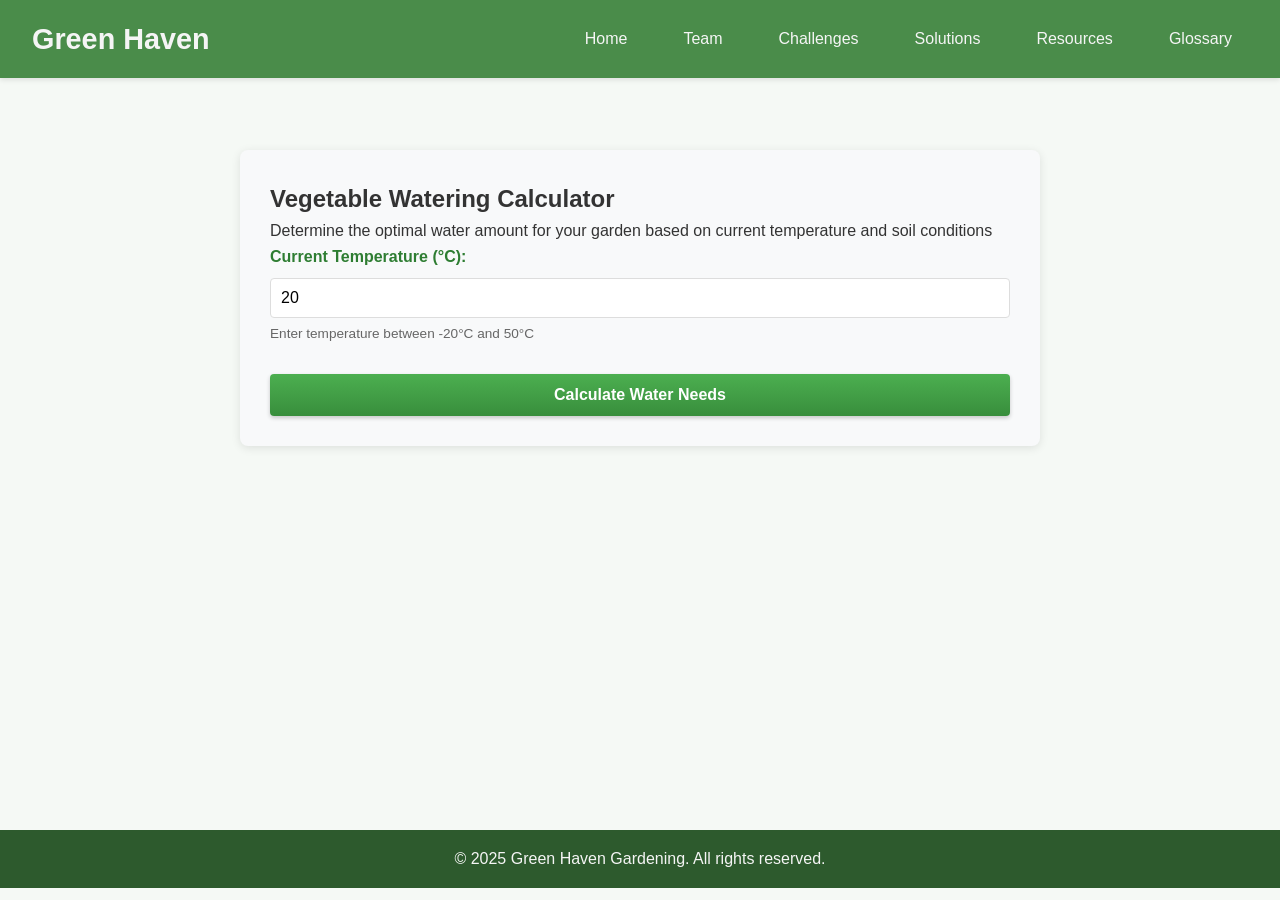
==== calculator.html @ 0f146a30 "Add files via upload" ====
<!DOCTYPE html>
<html lang="en">
<head>
    <meta charset="UTF-8">
    <meta name="viewport" content="width=device-width, initial-scale=1.0">
    <title>Vegetable Watering Calculator | Green Haven Gardening</title>
    <link rel="stylesheet" href="home.css">
    <link rel="stylesheet" href="calculator.css">
</head>
<body>
    <header>
        <div class="logo">Green Haven</div>
        <nav>
		  <ul class="main-menu">
			<li><a href="index.html">Home</a></li>
			<li><a href="team.html">Team</a></li>
			<li><a href="challenges.html">Challenges</a></li>
			<li><a href="solutions.html">Solutions</a></li>
			<li class="dropdown">
			  <a href="#">Resources</a>
			  <ul class="dropdown-menu">
				<li><a href="irrigation.html">Irrigation Systems</a></li>
				<li class="active"><a href="Vegetable Watering Calculator.html">Calculator</a></li>
				<li><a href="land-sale.html">Land Sale</a></li>
			  </ul>
			</li>
			<li><a href="glossary.html">Glossary</a></li>
		  </ul>
		</nav>
    </header>

    <main>
        <section class="calculator-container">
            <h1>Vegetable Watering Calculator</h1>
            <p>Determine the optimal water amount for your garden based on current temperature and soil conditions</p>
            
            <div class="calculator-form">
                <div>
                    <label for="temperature">Current Temperature (°C):</label>
                    <input type="number" id="temperature" step="0.1" value="20" max="50">
                    <small>Enter temperature between -20°C and 50°C</small>
                </div>
                
                <button class="cta-button" onclick="calculateWater()">Calculate Water Needs</button>
            </div>
            
            <div id="result" class="calculator-results" style="display: none;">
                <h2>Watering Analysis</h2>
                
                <div class="result-item">
                    <div class="reading">
                        <div>Temperature:</div>
                        <div><span id="tempDisplay"></span> °C</div>
                    </div>
                </div>
                
                <div class="result-item">
                    <div class="reading">
                        <div>Current Soil Moisture:</div>
                        <div><span id="moistureDisplay"></span>%</div>
                    </div>
                    <div class="moisture-bar">
                        <div class="moisture-level" id="moistureBar"></div>
                    </div>
                </div>
                
                <div class="result-item">
                    <div class="reading">
                        <div>Moisture Loss Due to Temperature:</div>
                        <div><span id="lossDisplay"></span>%</div>
                    </div>
                </div>
                
                <div class="result-item">
                    <div class="reading">
                        <div>Adjusted Moisture Level:</div>
                        <div><span id="adjustedDisplay"></span>%</div>
                    </div>
                    <div class="moisture-bar">
                        <div class="moisture-level" id="adjustedBar"></div>
                    </div>
                </div>
                
                <div class="result-item">
                    <div class="reading">
                        <div>Water Required:</div>
                        <div><span id="waterDisplay"></span> L/m²</div>
                    </div>
                </div>
                
                <div class="temp-impact" id="tempImpact"></div>
                
                <div id="recommendation" class="alert"></div>
            </div>
        </section>
    </main>

    <footer>
        <p>&copy; 2025 Green Haven Gardening. All rights reserved.</p>
    </footer>

    <script>
        // Cache to store previous calculations
        let calculationCache = {
            temperature: null,
            results: null
        };
        
        class VegetableWateringSystem {
            // Constants
            static IDEAL_MOISTURE = 50.0;
            static MAX_WATER_PER_SQ_METER = 5.0;
            
            static calculate(temperature, useCache = true) {
                // Check if we have cached results for this temperature
                if (useCache && calculationCache.temperature === temperature && calculationCache.results) {
                    return calculationCache.results;
                }
                
                // If no cache or different temperature, calculate new results
                // Use cached moisture if temperature hasn't changed, otherwise generate new
                let currentMoisture;
                if (calculationCache.temperature === temperature && calculationCache.results) {
                    currentMoisture = calculationCache.results.currentMoisture;
                } else {
                    // Simulate current moisture level (20% to 80% range)
                    currentMoisture = 20 + Math.random() * 60;
                }
                
                // Calculate moisture loss based on temperature
                const moistureLoss = this.calculateMoistureLoss(temperature, currentMoisture);
                const newMoistureLevel = Math.max(0, currentMoisture - moistureLoss);
                
                // Calculate water needed based on both temperature and moisture
                const waterNeeded = this.calculateWaterNeeded(newMoistureLevel, temperature);
                
                const results = {
                    temperature,
                    currentMoisture,
                    moistureLoss,
                    newMoistureLevel,
                    waterNeeded
                };
                
                // Cache the results
                calculationCache = {
                    temperature,
                    results
                };
                
                return results;
            }
            
            static calculateMoistureLoss(temperature, currentMoisture) {
                // Base loss increases with temperature (more impact at higher temps)
                const baseLoss = 1.0;
                
                // Temperature factor has exponential impact
                const tempFactor = 1 + Math.pow(Math.abs(temperature - 20) / 20, 1.5);
                
                // Moisture loss is higher when current moisture is higher
                const moistureFactor = 0.5 + (currentMoisture / 100);
                
                // Calculate total moisture loss
                let moistureLoss = baseLoss * tempFactor * moistureFactor;
                
                // Adjust for extremely low temperatures (less evaporation)
                if (temperature < 5) {
                    moistureLoss *= 0.5;
                }
                
                // Adjust for extremely high temperatures (more evaporation)
                if (temperature > 30) {
                    moistureLoss *= 1.5;
                }
                
                // Cap moisture loss at very high temperatures
                if (temperature > 40) {
                    moistureLoss = Math.min(moistureLoss, 15); // Maximum 15% loss
                }
                
                return Math.max(0, moistureLoss.toFixed(1));
            }
            
            static calculateWaterNeeded(moistureLevel, temperature) {
                if (moistureLevel >= this.IDEAL_MOISTURE) return 0;
                
                // Calculate base deficit
                const deficit = this.IDEAL_MOISTURE - moistureLevel;
                
                // Temperature increases water needs (more at extremes)
                const tempMultiplier = 1 + (Math.abs(temperature - 20) / 30);
                
                // Calculate water needed
                const waterNeeded = (deficit / 10) * this.MAX_WATER_PER_SQ_METER * tempMultiplier;
                
                // Cap water needed at very high temperatures
                if (temperature > 40) {
                    return Math.min(waterNeeded, this.MAX_WATER_PER_SQ_METER * 1.2).toFixed(1);
                }
                
                return Math.min(waterNeeded, this.MAX_WATER_PER_SQ_METER).toFixed(1);
            }
        }

        function calculateWater() {
            const temperatureInput = document.getElementById('temperature');
            const temperature = parseFloat(temperatureInput.value);
            
            if (isNaN(temperature)) {
                alert("Please enter a valid temperature value");
                return;
            }
            
            // Validate temperature range
            if (temperature < -20 || temperature > 50) {
                alert("Temperature must be between -20°C and 50°C");
                temperatureInput.value = Math.max(-20, Math.min(50, temperature)); // Clamp value
                return;
            }
            
            // Check if temperature hasn't changed
            const useCache = calculationCache.temperature === temperature;
            
            const results = VegetableWateringSystem.calculate(temperature, useCache);
            const resultDiv = document.getElementById('result');
            
            document.getElementById('tempDisplay').textContent = results.temperature.toFixed(1);
            document.getElementById('moistureDisplay').textContent = results.currentMoisture.toFixed(1);
            document.getElementById('lossDisplay').textContent = results.moistureLoss.toFixed(1);
            document.getElementById('adjustedDisplay').textContent = results.newMoistureLevel.toFixed(1);
            document.getElementById('waterDisplay').textContent = results.waterNeeded;
            
            // Update moisture bars
            document.getElementById('moistureBar').style.width = `${results.currentMoisture}%`;
            document.getElementById('adjustedBar').style.width = `${results.newMoistureLevel}%`;
            
            // Add temperature impact information
            const tempImpact = document.getElementById('tempImpact');
            if (temperature < 10) {
                tempImpact.textContent = "Low temperature reduces evaporation and water needs.";
            } else if (temperature > 40) {
                tempImpact.textContent = "Extreme high temperature significantly increases evaporation and water requirements.";
            } else if (temperature > 30) {
                tempImpact.textContent = "High temperature significantly increases evaporation and water requirements.";
            } else {
                tempImpact.textContent = "Moderate temperature has balanced impact on water needs.";
            }
            
            // Add cache indicator
            if (useCache) {
                tempImpact.textContent += " (Using previous soil moisture data)";
            } else {
                tempImpact.textContent += " (New soil moisture measurement)";
            }
            
            // Special warning for extreme temperatures
            if (temperature > 40) {
                tempImpact.textContent += " WARNING: Extreme temperatures may damage plants!";
                tempImpact.style.color = "#d32f2f";
                tempImpact.style.fontWeight = "bold";
            } else {
                tempImpact.style.color = "";
                tempImpact.style.fontWeight = "";
            }
            
            const recommendation = document.getElementById('recommendation');
            if (results.newMoistureLevel < 25) {
                recommendation.textContent = `CRITICAL: Soil is extremely dry! Water immediately. ${temperature > 25 ? "High temperatures are accelerating moisture loss." : ""}`;
                recommendation.className = "alert alert-warning";
            } else if (results.newMoistureLevel < 35) {
                recommendation.textContent = `Warning: Soil is dry. Water today. ${temperature > 25 ? "Elevated temperatures are increasing water requirements." : ""}`;
                recommendation.className = "alert alert-warning";
            } else if (results.newMoistureLevel > 75) {
                recommendation.textContent = `Warning: Soil is waterlogged! Avoid watering. ${temperature > 25 ? "Despite high temperatures, soil has sufficient moisture." : ""}`;
                recommendation.className = "alert alert-warning";
            } else if (results.newMoistureLevel > 60) {
                recommendation.textContent = `Soil moisture is good. ${temperature > 25 ? "Monitor closely as high temperatures may increase water needs." : "Maintain current watering schedule."}`;
                recommendation.className = "alert alert-info";
            } else if (results.newMoistureLevel >= 45 && results.newMoistureLevel <= 55) {
                recommendation.textContent = `Ideal moisture level maintained. ${temperature > 25 ? "High temperatures may require slightly more frequent watering." : ""}`;
                recommendation.className = "alert alert-success";
            } else {
                recommendation.textContent = `Soil moisture is adequate. ${temperature > 25 ? "Increase watering frequency due to high temperatures." : "Continue with normal watering schedule."}`;
                recommendation.className = "alert alert-info";
            }
            
            // Add special recommendation for extreme temperatures
            if (temperature > 40) {
                recommendation.textContent += " Consider providing shade and extra water to protect plants from heat stress.";
            }
            
            resultDiv.style.display = 'block';
        }
        
        // Add input validation to prevent temperatures above 50
        document.getElementById('temperature').addEventListener('change', function() {
            const temperature = parseFloat(this.value);
            if (!isNaN(temperature) && temperature > 50) {
                alert("Temperature cannot exceed 50°C");
                this.value = 50;
            }
            if (!isNaN(temperature) && temperature < -20) {
                alert("Temperature cannot be below -20°C");
                this.value = -20;
            }
        });
    </script>
</body>
</html>
---- home.css ----
/* Base styles with subtle green theme */
:root {
    --primary-green: #4a8c4a;
    --secondary-green: #88b388;
    --light-bg: #f5f9f5;
    --dark-green: #2d5a2d;
    --accent-color: #ffb74d;
    --text-dark: #333;
    --text-light: #f5f5f5;
    --card-bg: #ffffff;
}

* {
    margin: 0;
    padding: 0;
    box-sizing: border-box;
    font-family: 'Segoe UI', Tahoma, Geneva, Verdana, sans-serif;
}

body {
    background-color: var(--light-bg);
    color: var(--text-dark);
    line-height: 1.6;
}

header {
    background-color: var(--primary-green);
    color: var(--text-light);
    padding: 1rem 2rem;
    display: flex;
    justify-content: space-between;
    align-items: center;
    box-shadow: 0 2px 5px rgba(0,0,0,0.1);
}

.logo {
    font-size: 1.8rem;
    font-weight: bold;
    color: var(--text-light);
}

nav ul {
    display: flex;
    list-style: none;
}

nav ul li {
    margin-left: 1.5rem;
    position: relative;
}

nav ul li a {
    color: var(--text-light);
    text-decoration: none;
    padding: 0.5rem 1rem;
    border-radius: 4px;
    transition: all 0.3s ease;
}

nav ul li a:hover {
    background-color: var(--dark-green);
}

nav ul li.active a {
    background-color: var(--secondary-green);
    color: var(--text-dark);
    font-weight: bold;
}

main {
    padding: 2rem;
    min-height: 80vh;
}

footer {
    background-color: var(--dark-green);
    color: var(--text-light);
    text-align: center;
    padding: 1rem;
    margin-top: 2rem;
}

/* Mission statement section */
.mission-section {
    background-color: var(--card-bg);
    padding: 3rem 2rem;
    text-align: center;
    margin: 3rem 0;
    border-radius: 8px;
    box-shadow: 0 3px 10px rgba(0,0,0,0.1);
}

.mission-section h2 {
    color: var(--dark-green);
    margin-bottom: 1.5rem;
    font-size: 2rem;
}

.mission-content {
    max-width: 800px;
    margin: 0 auto;
    font-size: 1.1rem;
    line-height: 1.8;
}

.mission-highlight {
    color: var(--primary-green);
    font-weight: 600;
}

/* Home page specific styles */
.hero {
    background-size: cover;
    background-position: center;
    height: 60vh;
    display: flex;
    align-items: center;
    justify-content: center;
    text-align: center;
    color: white;
    position: relative;
    margin-bottom: 2rem;
}

.hero::before {
    content: '';
    position: absolute;
    top: 0;
    left: 0;
    width: 100%;
    height: 100%;
    background-color: rgba(0,0,0,0.4);
}

.hero-content {
    position: relative;
    z-index: 1;
    max-width: 800px;
    padding: 2rem;
}

.hero h1 {
    font-size: 3rem;
    margin-bottom: 1rem;
    text-shadow: 1px 1px 3px rgba(0,0,0,0.5);
}

.hero p {
    font-size: 1.3rem;
    margin-bottom: 2rem;
    text-shadow: 1px 1px 2px rgba(0,0,0,0.5);
}

.features {
    margin: 3rem 0;
    text-align: center;
}

.features h2 {
    margin-bottom: 2rem;
    color: var(--dark-green);
}

.feature-grid {
    display: grid;
    grid-template-columns: repeat(auto-fit, minmax(300px, 1fr));
    gap: 2rem;
}

.feature-card {
    background-color: var(--card-bg);
    border-radius: 8px;
    overflow: hidden;
    box-shadow: 0 3px 10px rgba(0,0,0,0.1);
    transition: transform 0.3s ease;
}

.feature-card:hover {
    transform: translateY(-10px);
}

.feature-card img {
    width: 100%;
    height: 200px;
    object-fit: cover;
}

.feature-card h3 {
    padding: 1rem;
    color: var(--primary-green);
}

.feature-card p {
    padding: 0 1rem 1.5rem;
}

/* Testimonials Section */
.testimonials {
    background-color: var(--light-bg);
    padding: 4rem 2rem;
    text-align: center;
    margin: 3rem 0;
}

.testimonials h2 {
    color: var(--dark-green);
    margin-bottom: 2rem;
    font-size: 2rem;
}

.testimonial-grid {
    display: grid;
    grid-template-columns: repeat(auto-fit, minmax(300px, 1fr));
    gap: 2rem;
    max-width: 1200px;
    margin: 0 auto;
}

.testimonial-card {
    background: var(--card-bg);
    border-radius: 8px;
    box-shadow: 0 3px 10px rgba(0,0,0,0.1);
    transition: transform 0.3s ease;
}

.testimonial-card:hover {
    transform: translateY(-5px);
}

.testimonial-content {
    padding: 2rem;
}

.testimonial-content p {
    font-style: italic;
    line-height: 1.6;
    margin-bottom: 1.5rem;
    color: var(--text-dark);
}

.testimonial-author {
    font-weight: bold;
    color: var(--primary-green);
    font-size: 0.9rem;
}

/* Newsletter Section */
.newsletter {
    background-color: var(--secondary-green);
    padding: 3rem 2rem;
    text-align: center;
    border-radius: 8px;
    margin: 3rem 0;
}

.newsletter-content h2 {
    color: var(--dark-green);
    margin-bottom: 1rem;
}

.newsletter-content p {
    color: var(--text-dark);
    margin-bottom: 2rem;
    max-width: 600px;
    margin-left: auto;
    margin-right: auto;
}

.newsletter-form {
    display: flex;
    gap: 1rem;
    justify-content: center;
    align-items: center;
    flex-wrap: wrap;
    max-width: 500px;
    margin: 0 auto;
}

.newsletter-form input {
    padding: 0.75rem 1rem;
    border: none;
    border-radius: 4px;
    flex: 1;
    min-width: 250px;
    font-size: 1rem;
}

.newsletter-form input:focus {
    outline: 2px solid var(--primary-green);
}

/* Button styles */
.cta-button {
    display: inline-block;
    background-color: var(--accent-color);
    color: var(--text-dark);
    padding: 0.8rem 2rem;
    border-radius: 4px;
    text-decoration: none;
    font-weight: bold;
    transition: all 0.3s ease;
    border: none;
    cursor: pointer;
    font-size: 1rem;
}

.cta-button:hover {
    background-color: #ffa726;
    transform: translateY(-3px);
    box-shadow: 0 5px 15px rgba(0,0,0,0.2);
}

/* Responsive adjustments */
@media (max-width: 768px) {
    .hero h1 {
        font-size: 2.2rem;
    }
    
    .hero p {
        font-size: 1.1rem;
    }
    
    header {
        flex-direction: column;
        padding: 1rem;
    }
    
    .logo {
        margin-bottom: 1rem;
    }
    
    nav ul {
        flex-wrap: wrap;
        justify-content: center;
    }
    
    nav ul li {
        margin: 0.5rem;
    }
    
    .testimonial-grid {
        grid-template-columns: 1fr;
    }
    
    .newsletter-form {
        flex-direction: column;
        width: 100%;
    }
    
    .newsletter-form input {
        min-width: 100%;
        margin-bottom: 1rem;
    }
    
    .mission-section,
    .testimonials,
    .newsletter {
        padding: 2rem 1rem;
        margin: 2rem 0;
    }
    
    .feature-grid {
        grid-template-columns: 1fr;
    }
}

@media (max-width: 480px) {
    main {
        padding: 1rem;
    }
    
    .hero {
        height: 50vh;
    }
    
    .hero-content {
        padding: 1rem;
    }
    
    .cta-button {
        padding: 0.7rem 1.5rem;
        font-size: 0.9rem;
    }
}

.dropdown {
  position: relative;
}

.dropdown-menu {
  display: none;
  position: absolute;
  top: 100%;
  left: 0;
  background-color: var(--primary-green);
  min-width: 200px;
  border-radius: 4px;
  box-shadow: 0 2px 5px rgba(0, 0, 0, 0.2);
  z-index: 1000;
}

.dropdown:hover .dropdown-menu {
  display: block;
}

.dropdown-menu li {
  margin: 0;
}

.dropdown-menu li a {
  display: block;
  padding: 0.5rem 1rem;
  color: var(--text-light);
}

.dropdown-menu li a:hover {
  background-color: var(--dark-green);
}
---- calculator.css ----
/* Calculator-specific styles that complement home.css */
.calculator-container {
    max-width: 800px;
    margin: 40px auto;
    padding: 30px;
    background-color: #f8f9fa;
    border-radius: 8px;
    box-shadow: 0 2px 10px rgba(0,0,0,0.1);
}

.calculator-form {
    display: flex;
    flex-direction: column;
    gap: 20px;
}

.calculator-form label {
    font-weight: 600;
    color: #2e7d32;
    display: block;
    margin-bottom: 8px;
}

.calculator-form input {
    padding: 10px;
    border: 1px solid #ddd;
    border-radius: 4px;
    font-size: 16px;
    width: 100%;
    box-sizing: border-box;
}

.calculator-form small {
    display: block;
    margin-top: 5px;
    color: #666;
    font-size: 0.85em;
}

.calculator-results {
    margin-top: 30px;
    padding: 20px;
    background-color: white;
    border-radius: 8px;
    box-shadow: 0 1px 3px rgba(0,0,0,0.1);
}

.result-item {
    margin-bottom: 10px;
    padding: 8px 0;
    border-bottom: 1px solid #eee;
}

.alert {
    padding: 15px;
    border-radius: 4px;
    margin-top: 20px;
}

.alert-warning {
    background-color: #fff3e0;
    color: #e65100;
    border-left: 4px solid #e65100;
}

.alert-success {
    background-color: #e8f5e9;
    color: #2e7d32;
    border-left: 4px solid #2e7d32;
}

.alert-info {
    background-color: #e3f2fd;
    color: #1565c0;
    border-left: 4px solid #1565c0;
}

.moisture-bar {
    height: 20px;
    background-color: #e0e0e0;
    border-radius: 10px;
    margin: 10px 0;
    overflow: hidden;
}

.moisture-level {
    height: 100%;
    background: linear-gradient(to right, #ff5722, #4caf50, #2196f3);
    border-radius: 10px;
    transition: width 0.5s;
}

.reading {
    display: flex;
    justify-content: space-between;
    margin-bottom: 8px;
}

.reading span {
    font-weight: bold;
    color: #1b5e20;
}

.temp-impact {
    margin-top: 15px;
    padding: 10px;
    background-color: #f5f5f5;
    border-radius: 4px;
    font-style: italic;
}

.cta-button {
    background: linear-gradient(to bottom, #4caf50, #388e3c);
    color: white;
    border: none;
    padding: 12px 20px;
    border-radius: 4px;
    cursor: pointer;
    font-weight: bold;
    margin-top: 10px;
    box-shadow: 0 2px 4px rgba(0,0,0,0.2);
    transition: all 0.3s;
}

.cta-button:hover {
    background: linear-gradient(to bottom, #43a047, #2e7d32);
    box-shadow: 0 4px 8px rgba(0,0,0,0.3);
}

.dropdown {
  position: relative;
}

.dropdown-menu {
  display: none;
  position: absolute;
  top: 100%;
  left: 0;
  background-color: var(--primary-green);
  min-width: 200px;
  border-radius: 4px;
  box-shadow: 0 2px 5px rgba(0, 0, 0, 0.2);
  z-index: 1000;
}

.dropdown:hover .dropdown-menu {
  display: block;
}

.dropdown-menu li {
  margin: 0;
}

.dropdown-menu li a {
  display: block;
  padding: 0.5rem 1rem;
  color: var(--text-light);
}

.dropdown-menu li a:hover {
  background-color: var(--dark-green);
}
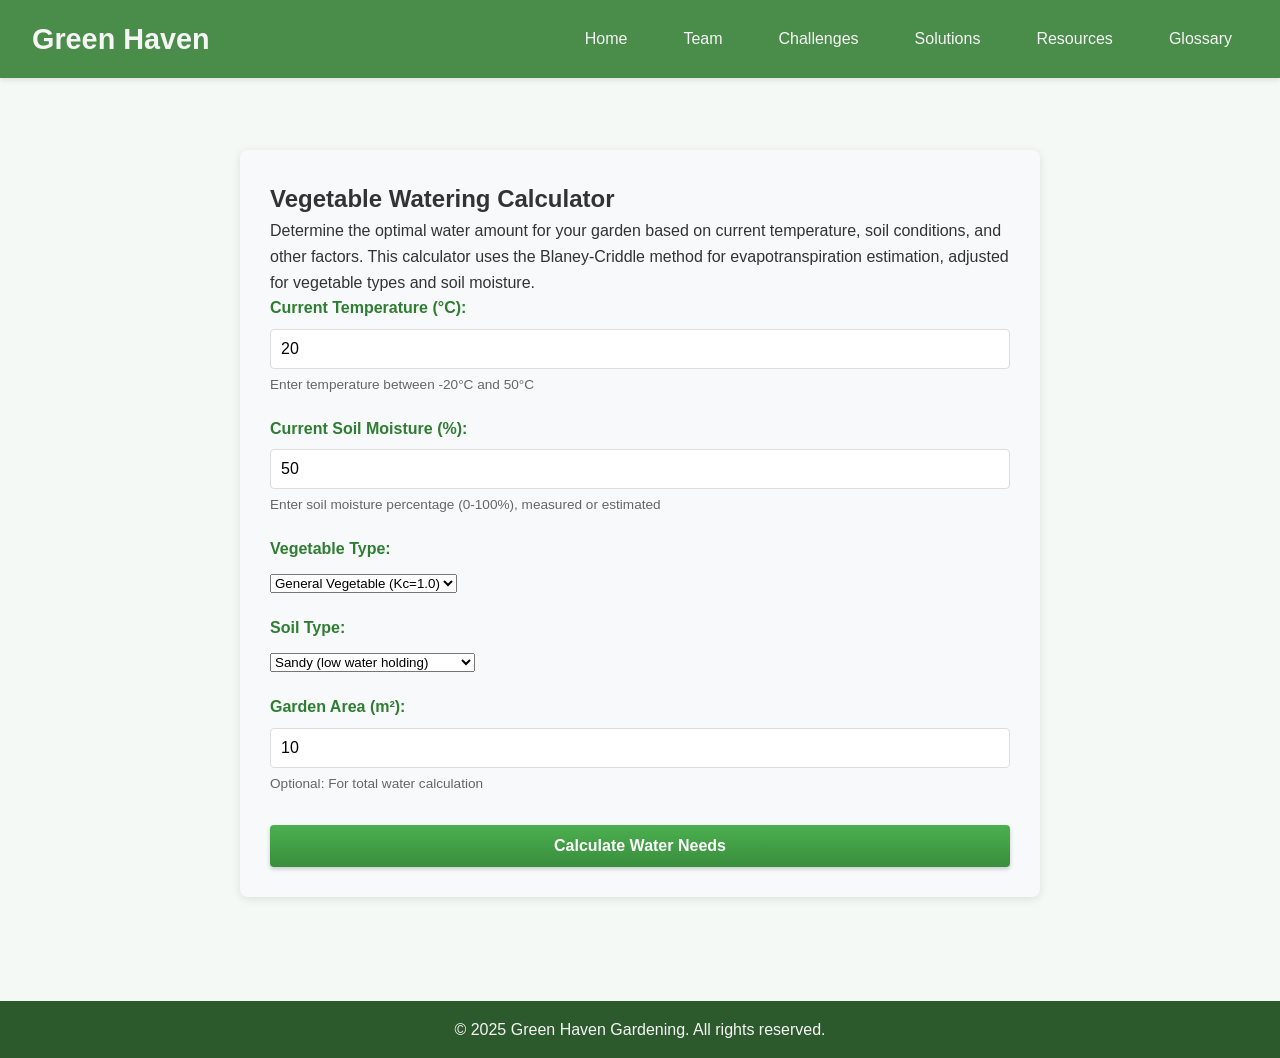
==== commit 20a83d2f: "Add files via upload" ====
--- a/calculator.html
+++ b/calculator.html
@@ -1,310 +1,299 @@
-<!DOCTYPE html>
-<html lang="en">
-<head>
-    <meta charset="UTF-8">
-    <meta name="viewport" content="width=device-width, initial-scale=1.0">
-    <title>Vegetable Watering Calculator | Green Haven Gardening</title>
-    <link rel="stylesheet" href="home.css">
-    <link rel="stylesheet" href="calculator.css">
-</head>
-<body>
-    <header>
-        <div class="logo">Green Haven</div>
-        <nav>
-		  <ul class="main-menu">
-			<li><a href="index.html">Home</a></li>
-			<li><a href="team.html">Team</a></li>
-			<li><a href="challenges.html">Challenges</a></li>
-			<li><a href="solutions.html">Solutions</a></li>
-			<li class="dropdown">
-			  <a href="#">Resources</a>
-			  <ul class="dropdown-menu">
-				<li><a href="irrigation.html">Irrigation Systems</a></li>
-				<li class="active"><a href="Vegetable Watering Calculator.html">Calculator</a></li>
-				<li><a href="land-sale.html">Land Sale</a></li>
-			  </ul>
-			</li>
-			<li><a href="glossary.html">Glossary</a></li>
-		  </ul>
-		</nav>
-    </header>
-
-    <main>
-        <section class="calculator-container">
-            <h1>Vegetable Watering Calculator</h1>
-            <p>Determine the optimal water amount for your garden based on current temperature and soil conditions</p>
-            
-            <div class="calculator-form">
-                <div>
-                    <label for="temperature">Current Temperature (°C):</label>
-                    <input type="number" id="temperature" step="0.1" value="20" max="50">
-                    <small>Enter temperature between -20°C and 50°C</small>
-                </div>
-                
-                <button class="cta-button" onclick="calculateWater()">Calculate Water Needs</button>
-            </div>
-            
-            <div id="result" class="calculator-results" style="display: none;">
-                <h2>Watering Analysis</h2>
-                
-                <div class="result-item">
-                    <div class="reading">
-                        <div>Temperature:</div>
-                        <div><span id="tempDisplay"></span> °C</div>
-                    </div>
-                </div>
-                
-                <div class="result-item">
-                    <div class="reading">
-                        <div>Current Soil Moisture:</div>
-                        <div><span id="moistureDisplay"></span>%</div>
-                    </div>
-                    <div class="moisture-bar">
-                        <div class="moisture-level" id="moistureBar"></div>
-                    </div>
-                </div>
-                
-                <div class="result-item">
-                    <div class="reading">
-                        <div>Moisture Loss Due to Temperature:</div>
-                        <div><span id="lossDisplay"></span>%</div>
-                    </div>
-                </div>
-                
-                <div class="result-item">
-                    <div class="reading">
-                        <div>Adjusted Moisture Level:</div>
-                        <div><span id="adjustedDisplay"></span>%</div>
-                    </div>
-                    <div class="moisture-bar">
-                        <div class="moisture-level" id="adjustedBar"></div>
-                    </div>
-                </div>
-                
-                <div class="result-item">
-                    <div class="reading">
-                        <div>Water Required:</div>
-                        <div><span id="waterDisplay"></span> L/m²</div>
-                    </div>
-                </div>
-                
-                <div class="temp-impact" id="tempImpact"></div>
-                
-                <div id="recommendation" class="alert"></div>
-            </div>
-        </section>
-    </main>
-
-    <footer>
-        <p>&copy; 2025 Green Haven Gardening. All rights reserved.</p>
-    </footer>
-
-    <script>
-        // Cache to store previous calculations
-        let calculationCache = {
-            temperature: null,
-            results: null
-        };
-        
-        class VegetableWateringSystem {
-            // Constants
-            static IDEAL_MOISTURE = 50.0;
-            static MAX_WATER_PER_SQ_METER = 5.0;
-            
-            static calculate(temperature, useCache = true) {
-                // Check if we have cached results for this temperature
-                if (useCache && calculationCache.temperature === temperature && calculationCache.results) {
-                    return calculationCache.results;
-                }
-                
-                // If no cache or different temperature, calculate new results
-                // Use cached moisture if temperature hasn't changed, otherwise generate new
-                let currentMoisture;
-                if (calculationCache.temperature === temperature && calculationCache.results) {
-                    currentMoisture = calculationCache.results.currentMoisture;
-                } else {
-                    // Simulate current moisture level (20% to 80% range)
-                    currentMoisture = 20 + Math.random() * 60;
-                }
-                
-                // Calculate moisture loss based on temperature
-                const moistureLoss = this.calculateMoistureLoss(temperature, currentMoisture);
-                const newMoistureLevel = Math.max(0, currentMoisture - moistureLoss);
-                
-                // Calculate water needed based on both temperature and moisture
-                const waterNeeded = this.calculateWaterNeeded(newMoistureLevel, temperature);
-                
-                const results = {
-                    temperature,
-                    currentMoisture,
-                    moistureLoss,
-                    newMoistureLevel,
-                    waterNeeded
-                };
-                
-                // Cache the results
-                calculationCache = {
-                    temperature,
-                    results
-                };
-                
-                return results;
-            }
-            
-            static calculateMoistureLoss(temperature, currentMoisture) {
-                // Base loss increases with temperature (more impact at higher temps)
-                const baseLoss = 1.0;
-                
-                // Temperature factor has exponential impact
-                const tempFactor = 1 + Math.pow(Math.abs(temperature - 20) / 20, 1.5);
-                
-                // Moisture loss is higher when current moisture is higher
-                const moistureFactor = 0.5 + (currentMoisture / 100);
-                
-                // Calculate total moisture loss
-                let moistureLoss = baseLoss * tempFactor * moistureFactor;
-                
-                // Adjust for extremely low temperatures (less evaporation)
-                if (temperature < 5) {
-                    moistureLoss *= 0.5;
-                }
-                
-                // Adjust for extremely high temperatures (more evaporation)
-                if (temperature > 30) {
-                    moistureLoss *= 1.5;
-                }
-                
-                // Cap moisture loss at very high temperatures
-                if (temperature > 40) {
-                    moistureLoss = Math.min(moistureLoss, 15); // Maximum 15% loss
-                }
-                
-                return Math.max(0, moistureLoss.toFixed(1));
-            }
-            
-            static calculateWaterNeeded(moistureLevel, temperature) {
-                if (moistureLevel >= this.IDEAL_MOISTURE) return 0;
-                
-                // Calculate base deficit
-                const deficit = this.IDEAL_MOISTURE - moistureLevel;
-                
-                // Temperature increases water needs (more at extremes)
-                const tempMultiplier = 1 + (Math.abs(temperature - 20) / 30);
-                
-                // Calculate water needed
-                const waterNeeded = (deficit / 10) * this.MAX_WATER_PER_SQ_METER * tempMultiplier;
-                
-                // Cap water needed at very high temperatures
-                if (temperature > 40) {
-                    return Math.min(waterNeeded, this.MAX_WATER_PER_SQ_METER * 1.2).toFixed(1);
-                }
-                
-                return Math.min(waterNeeded, this.MAX_WATER_PER_SQ_METER).toFixed(1);
-            }
-        }
-
-        function calculateWater() {
-            const temperatureInput = document.getElementById('temperature');
-            const temperature = parseFloat(temperatureInput.value);
-            
-            if (isNaN(temperature)) {
-                alert("Please enter a valid temperature value");
-                return;
-            }
-            
-            // Validate temperature range
-            if (temperature < -20 || temperature > 50) {
-                alert("Temperature must be between -20°C and 50°C");
-                temperatureInput.value = Math.max(-20, Math.min(50, temperature)); // Clamp value
-                return;
-            }
-            
-            // Check if temperature hasn't changed
-            const useCache = calculationCache.temperature === temperature;
-            
-            const results = VegetableWateringSystem.calculate(temperature, useCache);
-            const resultDiv = document.getElementById('result');
-            
-            document.getElementById('tempDisplay').textContent = results.temperature.toFixed(1);
-            document.getElementById('moistureDisplay').textContent = results.currentMoisture.toFixed(1);
-            document.getElementById('lossDisplay').textContent = results.moistureLoss.toFixed(1);
-            document.getElementById('adjustedDisplay').textContent = results.newMoistureLevel.toFixed(1);
-            document.getElementById('waterDisplay').textContent = results.waterNeeded;
-            
-            // Update moisture bars
-            document.getElementById('moistureBar').style.width = `${results.currentMoisture}%`;
-            document.getElementById('adjustedBar').style.width = `${results.newMoistureLevel}%`;
-            
-            // Add temperature impact information
-            const tempImpact = document.getElementById('tempImpact');
-            if (temperature < 10) {
-                tempImpact.textContent = "Low temperature reduces evaporation and water needs.";
-            } else if (temperature > 40) {
-                tempImpact.textContent = "Extreme high temperature significantly increases evaporation and water requirements.";
-            } else if (temperature > 30) {
-                tempImpact.textContent = "High temperature significantly increases evaporation and water requirements.";
-            } else {
-                tempImpact.textContent = "Moderate temperature has balanced impact on water needs.";
-            }
-            
-            // Add cache indicator
-            if (useCache) {
-                tempImpact.textContent += " (Using previous soil moisture data)";
-            } else {
-                tempImpact.textContent += " (New soil moisture measurement)";
-            }
-            
-            // Special warning for extreme temperatures
-            if (temperature > 40) {
-                tempImpact.textContent += " WARNING: Extreme temperatures may damage plants!";
-                tempImpact.style.color = "#d32f2f";
-                tempImpact.style.fontWeight = "bold";
-            } else {
-                tempImpact.style.color = "";
-                tempImpact.style.fontWeight = "";
-            }
-            
-            const recommendation = document.getElementById('recommendation');
-            if (results.newMoistureLevel < 25) {
-                recommendation.textContent = `CRITICAL: Soil is extremely dry! Water immediately. ${temperature > 25 ? "High temperatures are accelerating moisture loss." : ""}`;
-                recommendation.className = "alert alert-warning";
-            } else if (results.newMoistureLevel < 35) {
-                recommendation.textContent = `Warning: Soil is dry. Water today. ${temperature > 25 ? "Elevated temperatures are increasing water requirements." : ""}`;
-                recommendation.className = "alert alert-warning";
-            } else if (results.newMoistureLevel > 75) {
-                recommendation.textContent = `Warning: Soil is waterlogged! Avoid watering. ${temperature > 25 ? "Despite high temperatures, soil has sufficient moisture." : ""}`;
-                recommendation.className = "alert alert-warning";
-            } else if (results.newMoistureLevel > 60) {
-                recommendation.textContent = `Soil moisture is good. ${temperature > 25 ? "Monitor closely as high temperatures may increase water needs." : "Maintain current watering schedule."}`;
-                recommendation.className = "alert alert-info";
-            } else if (results.newMoistureLevel >= 45 && results.newMoistureLevel <= 55) {
-                recommendation.textContent = `Ideal moisture level maintained. ${temperature > 25 ? "High temperatures may require slightly more frequent watering." : ""}`;
-                recommendation.className = "alert alert-success";
-            } else {
-                recommendation.textContent = `Soil moisture is adequate. ${temperature > 25 ? "Increase watering frequency due to high temperatures." : "Continue with normal watering schedule."}`;
-                recommendation.className = "alert alert-info";
-            }
-            
-            // Add special recommendation for extreme temperatures
-            if (temperature > 40) {
-                recommendation.textContent += " Consider providing shade and extra water to protect plants from heat stress.";
-            }
-            
-            resultDiv.style.display = 'block';
-        }
-        
-        // Add input validation to prevent temperatures above 50
-        document.getElementById('temperature').addEventListener('change', function() {
-            const temperature = parseFloat(this.value);
-            if (!isNaN(temperature) && temperature > 50) {
-                alert("Temperature cannot exceed 50°C");
-                this.value = 50;
-            }
-            if (!isNaN(temperature) && temperature < -20) {
-                alert("Temperature cannot be below -20°C");
-                this.value = -20;
-            }
-        });
-    </script>
-</body>
+<!DOCTYPE html>
+<html lang="en">
+<head>
+    <meta charset="UTF-8">
+    <meta name="viewport" content="width=device-width, initial-scale=1.0">
+    <title>Vegetable Watering Calculator | Green Haven Gardening</title>
+	<link rel="stylesheet" href="home.css">
+    <link rel="stylesheet" href="calculator.css">
+    <style>
+
+    </style>
+</head>
+<body>
+    <header>
+        <div class="logo">Green Haven</div>
+        <nav>
+            <ul class="main-menu">
+                <li><a href="home.html">Home</a></li>
+                <li><a href="team.html">Team</a></li>
+                <li><a href="challenges.html">Challenges</a></li>
+                <li><a href="solutions.html">Solutions</a></li>
+                <li class="dropdown">
+                    <a href="#">Resources</a>
+                    <ul class="dropdown-menu">
+                        <li><a href="irrigation.html">Irrigation Systems</a></li>
+                        <li class="active"><a href="VegetableWateringCalculator.html">Calculator</a></li>
+                        <li><a href="land-sale.html">Land Sale</a></li>
+                    </ul>
+                </li>
+                <li><a href="glossary.html">Glossary</a></li>
+            </ul>
+        </nav>
+    </header>
+
+    <main>
+        <section class="calculator-container">
+            <h1>Vegetable Watering Calculator</h1>
+            <p>Determine the optimal water amount for your garden based on current temperature, soil conditions, and other factors. This calculator uses the Blaney-Criddle method for evapotranspiration estimation, adjusted for vegetable types and soil moisture.</p>
+            
+            <div class="calculator-form">
+                <div>
+                    <label for="temperature">Current Temperature (°C):</label>
+                    <input type="number" id="temperature" step="0.1" value="20" min="-20" max="50">
+                    <small>Enter temperature between -20°C and 50°C</small>
+                </div>
+                
+                <div>
+                    <label for="moisture">Current Soil Moisture (%):</label>
+                    <input type="number" id="moisture" step="0.1" value="50" min="0" max="100">
+                    <small>Enter soil moisture percentage (0-100%), measured or estimated</small>
+                </div>
+                
+                <div>
+                    <label for="vegetable">Vegetable Type:</label>
+                    <select id="vegetable">
+                        <option value="1.0">General Vegetable (Kc=1.0)</option>
+                        <option value="1.15">Tomatoes (Kc=1.15)</option>
+                        <option value="0.9">Lettuce (Kc=0.9)</option>
+                        <option value="0.95">Carrots (Kc=0.95)</option>
+                        <option value="1.05">Beans (Kc=1.05)</option>
+                    </select>
+                </div>
+                
+                <div>
+                    <label for="soil">Soil Type:</label>
+                    <select id="soil">
+                        <option value="25">Sandy (low water holding)</option>
+                        <option value="50">Loamy (medium water holding)</option>
+                        <option value="60">Clay (high water holding)</option>
+                    </select>
+                </div>
+                
+                <div>
+                    <label for="area">Garden Area (m²):</label>
+                    <input type="number" id="area" step="0.1" value="10" min="0">
+                    <small>Optional: For total water calculation</small>
+                </div>
+                
+                <button class="cta-button" onclick="calculateWater()">Calculate Water Needs</button>
+            </div>
+            
+            <div id="result" class="calculator-results" style="display: none;">
+                <h2>Watering Analysis</h2>
+                
+                <div class="result-item">
+                    <div class="reading">
+                        <div>Temperature:</div>
+                        <div><span id="tempDisplay"></span> °C</div>
+                    </div>
+                </div>
+                
+                <div class="result-item">
+                    <div class="reading">
+                        <div>Current Soil Moisture:</div>
+                        <div><span id="moistureDisplay"></span>%</div>
+                    </div>
+                    <div class="moisture-bar">
+                        <div class="moisture-level" id="moistureBar"></div>
+                    </div>
+                </div>
+                
+                <div class="result-item">
+                    <div class="reading">
+                        <div>Daily Evapotranspiration Loss:</div>
+                        <div><span id="lossDisplay"></span> mm</div>
+                    </div>
+                </div>
+                
+                <div class="result-item">
+                    <div class="reading">
+                        <div>Adjusted Moisture Level:</div>
+                        <div><span id="adjustedDisplay"></span>%</div>
+                    </div>
+                    <div class="moisture-bar">
+                        <div class="moisture-level" id="adjustedBar"></div>
+                    </div>
+                </div>
+                
+                <div class="result-item">
+                    <div class="reading">
+                        <div>Water Required per m²:</div>
+                        <div><span id="waterDisplay"></span> L/m²</div>
+                    </div>
+                </div>
+                
+                <div class="result-item" id="totalWaterItem" style="display: none;">
+                    <div class="reading">
+                        <div>Total Water Required:</div>
+                        <div><span id="totalWaterDisplay"></span> L</div>
+                    </div>
+                </div>
+                
+                <div class="temp-impact" id="tempImpact"></div>
+                
+                <div id="recommendation" class="alert"></div>
+            </div>
+        </section>
+    </main>
+
+    <footer>
+        <p>&copy; 2025 Green Haven Gardening. All rights reserved.</p>
+    </footer>
+
+    <script>
+        // p table from FAO, latitudes 0 to 60, months 0-11 (Jan-Dec)
+        const pTable = {
+            0: [0.27, 0.27, 0.27, 0.27, 0.27, 0.27, 0.27, 0.27, 0.27, 0.27, 0.27, 0.27],
+            5: [0.27, 0.27, 0.27, 0.28, 0.28, 0.28, 0.28, 0.28, 0.28, 0.27, 0.27, 0.27],
+            10: [0.26, 0.27, 0.27, 0.28, 0.28, 0.29, 0.29, 0.28, 0.28, 0.27, 0.26, 0.26],
+            15: [0.26, 0.26, 0.27, 0.28, 0.29, 0.29, 0.29, 0.28, 0.28, 0.27, 0.26, 0.25],
+            20: [0.25, 0.26, 0.27, 0.28, 0.29, 0.30, 0.30, 0.29, 0.28, 0.26, 0.25, 0.25],
+            25: [0.24, 0.26, 0.27, 0.29, 0.30, 0.31, 0.31, 0.29, 0.28, 0.26, 0.25, 0.24],
+            30: [0.24, 0.25, 0.27, 0.29, 0.31, 0.32, 0.31, 0.30, 0.28, 0.26, 0.24, 0.23],
+            35: [0.23, 0.25, 0.27, 0.29, 0.31, 0.32, 0.32, 0.30, 0.28, 0.25, 0.23, 0.22],
+            40: [0.22, 0.24, 0.27, 0.30, 0.32, 0.34, 0.33, 0.31, 0.28, 0.25, 0.22, 0.21],
+            45: [0.20, 0.23, 0.27, 0.30, 0.34, 0.35, 0.34, 0.32, 0.28, 0.24, 0.21, 0.20],
+            50: [0.19, 0.23, 0.27, 0.31, 0.34, 0.36, 0.35, 0.32, 0.28, 0.24, 0.20, 0.18],
+            55: [0.17, 0.21, 0.26, 0.32, 0.36, 0.39, 0.38, 0.33, 0.28, 0.23, 0.18, 0.16],
+            60: [0.15, 0.20, 0.26, 0.32, 0.38, 0.41, 0.40, 0.34, 0.28, 0.22, 0.17, 0.13]
+        };
+
+        function getP(latitude, month) {
+            const lats = Object.keys(pTable).map(Number).sort((a,b)=>a-b);
+            let closestLat = lats.reduce((prev, curr) => Math.abs(curr - latitude) < Math.abs(prev - latitude) ? curr : prev);
+            return pTable[closestLat][month];
+        }
+
+        class VegetableWateringSystem {
+            static IDEAL_FRACTION = 0.8; // Bring to 80% of available water capacity
+            static ROOT_DEPTH_MM = 300; // Assumed root depth
+
+            static calculate(temperature, moisture, kc, aw, area) {
+                const month = new Date().getMonth(); // 0-11
+                // Fixed latitude for South Africa (average around 30°S, but using 30°N equivalent for calculations)
+                const latitude = 30;
+                const p = getP(latitude, month);
+                const t_f = temperature * 1.8 + 32;
+                const eto = p * (0.46 * t_f + 8); // mm/day
+                const etc = kc * eto; // mm/day
+
+                const current_available = (moisture / 100) * aw;
+                const adjusted_available = Math.max(0, current_available - etc);
+                const adjusted_moisture = (adjusted_available / aw) * 100;
+
+                const ideal_available = aw * this.IDEAL_FRACTION;
+                const water_needed_mm = Math.max(0, ideal_available - adjusted_available);
+                const water_per_m2 = water_needed_mm.toFixed(1); // L/m²
+                const total_water = area ? (water_needed_mm * area).toFixed(1) : null;
+
+                return {
+                    temperature,
+                    currentMoisture: moisture,
+                    moistureLoss: etc.toFixed(1),
+                    newMoistureLevel: adjusted_moisture.toFixed(1),
+                    waterNeeded: water_per_m2,
+                    totalWater: total_water
+                };
+            }
+        }
+
+        function calculateWater() {
+            const temperature = parseFloat(document.getElementById('temperature').value);
+            const moisture = parseFloat(document.getElementById('moisture').value);
+            const kc = parseFloat(document.getElementById('vegetable').value);
+            const aw = parseFloat(document.getElementById('soil').value);
+            const area = parseFloat(document.getElementById('area').value) || null;
+
+            if (isNaN(temperature) || isNaN(moisture)) {
+                alert("Please enter valid numerical values for temperature and moisture.");
+                return;
+            }
+
+            if (temperature < -20 || temperature > 50) {
+                alert("Temperature must be between -20°C and 50°C");
+                return;
+            }
+
+            if (moisture < 0 || moisture > 100) {
+                alert("Soil moisture must be between 0% and 100%");
+                return;
+            }
+
+            const results = VegetableWateringSystem.calculate(temperature, moisture, kc, aw, area);
+            const resultDiv = document.getElementById('result');
+
+            document.getElementById('tempDisplay').textContent = results.temperature.toFixed(1);
+            document.getElementById('moistureDisplay').textContent = results.currentMoisture.toFixed(1);
+            document.getElementById('lossDisplay').textContent = results.moistureLoss;
+            document.getElementById('adjustedDisplay').textContent = results.newMoistureLevel;
+            document.getElementById('waterDisplay').textContent = results.waterNeeded;
+
+            if (results.totalWater) {
+                document.getElementById('totalWaterDisplay').textContent = results.totalWater;
+                document.getElementById('totalWaterItem').style.display = 'block';
+            } else {
+                document.getElementById('totalWaterItem').style.display = 'none';
+            }
+
+            document.getElementById('moistureBar').style.width = `${results.currentMoisture}%`;
+            document.getElementById('adjustedBar').style.width = `${results.newMoistureLevel}%`;
+
+            const tempImpact = document.getElementById('tempImpact');
+            let impactText = "";
+            let color = "";
+            let bold = false;
+
+            if (temperature < 10) {
+                impactText = "Low temperature reduces evaporation and water needs.";
+            } else if (temperature > 40) {
+                impactText = "Extreme high temperature significantly increases evaporation and water requirements. WARNING: Extreme temperatures may damage plants!";
+                color = "#d32f2f";
+                bold = true;
+            } else if (temperature > 30) {
+                impactText = "High temperature increases evaporation and water requirements.";
+            } else {
+                impactText = "Moderate temperature has balanced impact on water needs.";
+            }
+
+            tempImpact.textContent = impactText;
+            tempImpact.style.color = color;
+            tempImpact.style.fontWeight = bold ? "bold" : "";
+
+            const recommendation = document.getElementById('recommendation');
+            const adjusted = results.newMoistureLevel;
+            let recText = "";
+            let recClass = "alert ";
+
+            if (adjusted < 25) {
+                recText = `CRITICAL: Soil is extremely dry! Water immediately. ${temperature > 25 ? "High temperatures are accelerating moisture loss." : ""}`;
+                recClass += "alert-warning";
+            } else if (adjusted < 35) {
+                recText = `Warning: Soil is dry. Water today. ${temperature > 25 ? "Elevated temperatures are increasing water requirements." : ""}`;
+                recClass += "alert-warning";
+            } else if (adjusted > 75) {
+                recText = `Warning: Soil is waterlogged! Avoid watering. ${temperature > 25 ? "Despite high temperatures, soil has sufficient moisture." : ""}`;
+                recClass += "alert-warning";
+            } else if (adjusted > 60) {
+                recText = `Soil moisture is good. ${temperature > 25 ? "Monitor closely as high temperatures may increase water needs." : "Maintain current watering schedule."}`;
+                recClass += "alert-info";
+            } else if (adjusted >= 45 && adjusted <= 55) {
+                recText = `Ideal moisture level maintained. ${temperature > 25 ? "High temperatures may require slightly more frequent watering." : ""}`;
+                recClass += "alert-success";
+            } else {
+                recText = `Soil moisture is adequate. ${temperature > 25 ? "Increase watering frequency due to high temperatures." : "Continue with normal watering schedule."}`;
+                recClass += "alert-info";
+            }
+
+            if (temperature > 40) {
+                recText += " Consider providing shade and extra water to protect plants from heat stress.";
+            }
+
+            recommendation.textContent = recText;
+            recommendation.className = recClass;
+
+            resultDiv.style.display = 'block';
+        }
+    </script>
+</body>
 </html>
